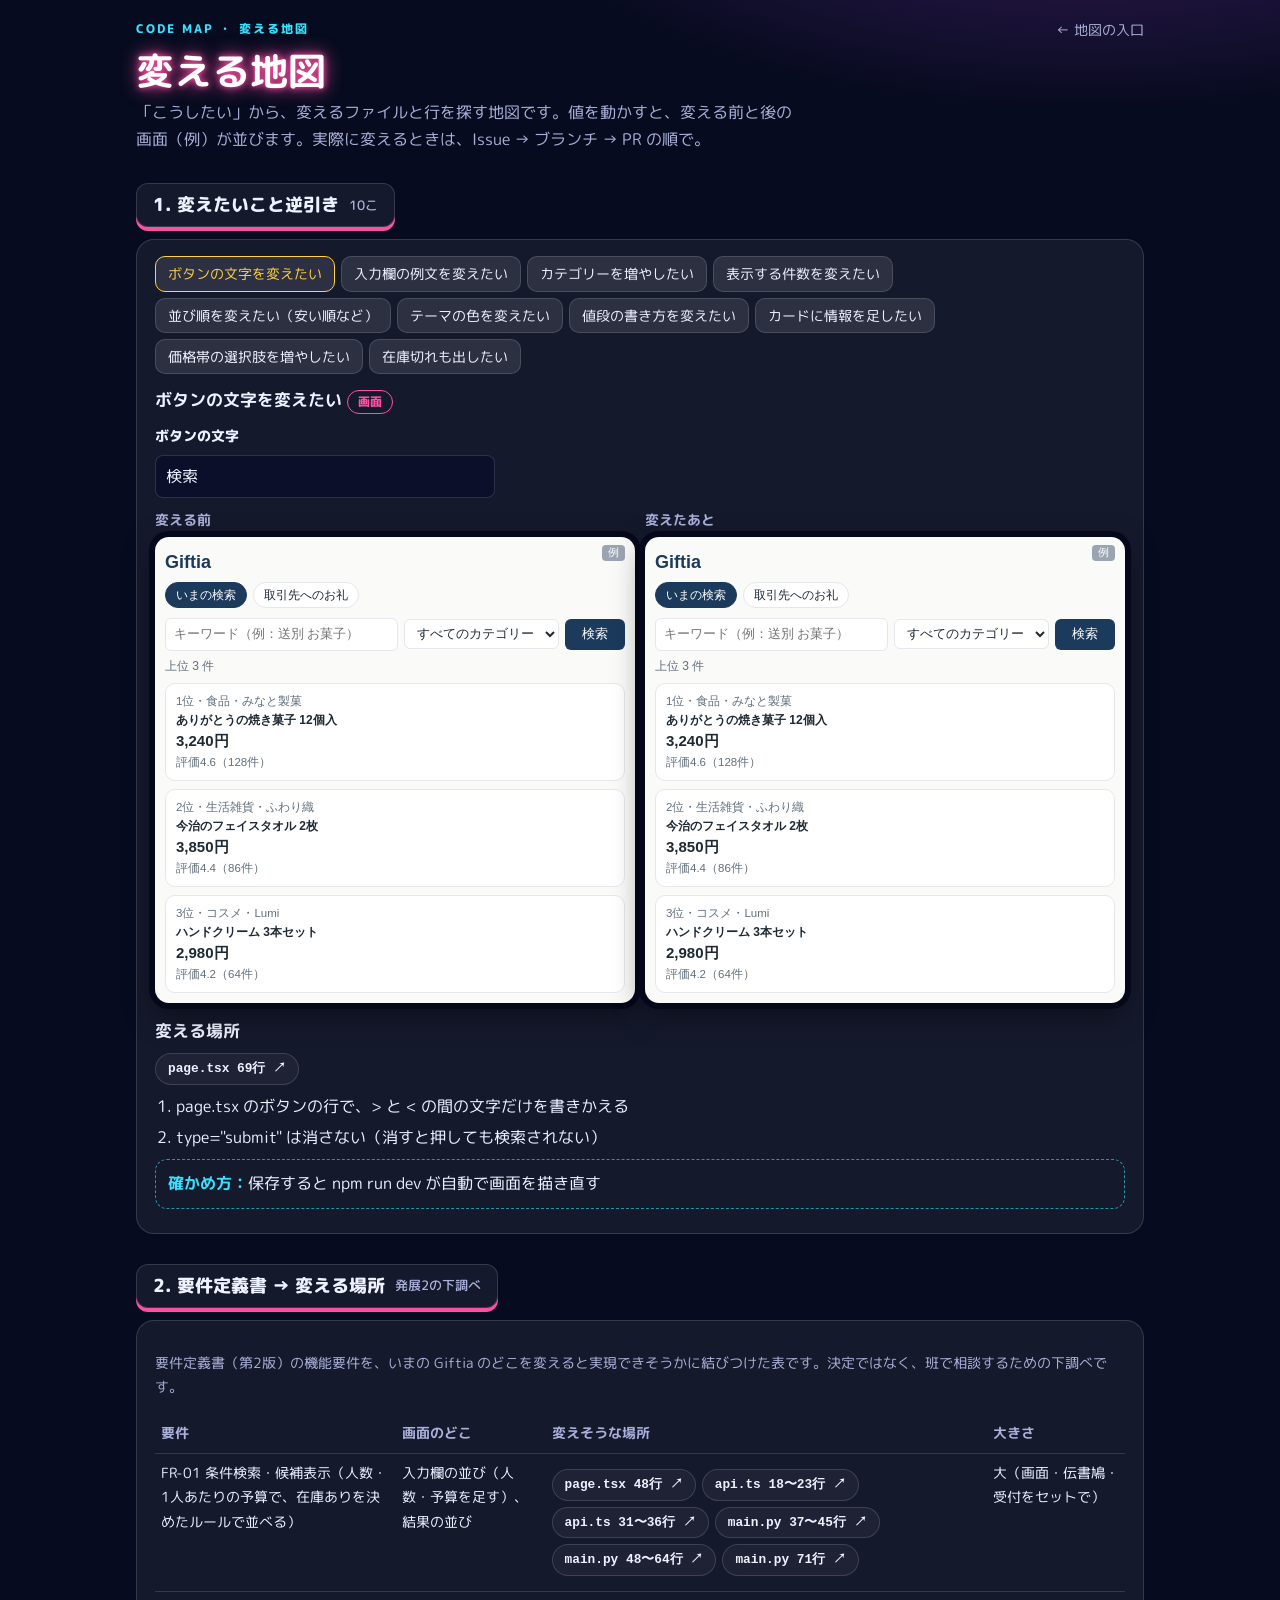
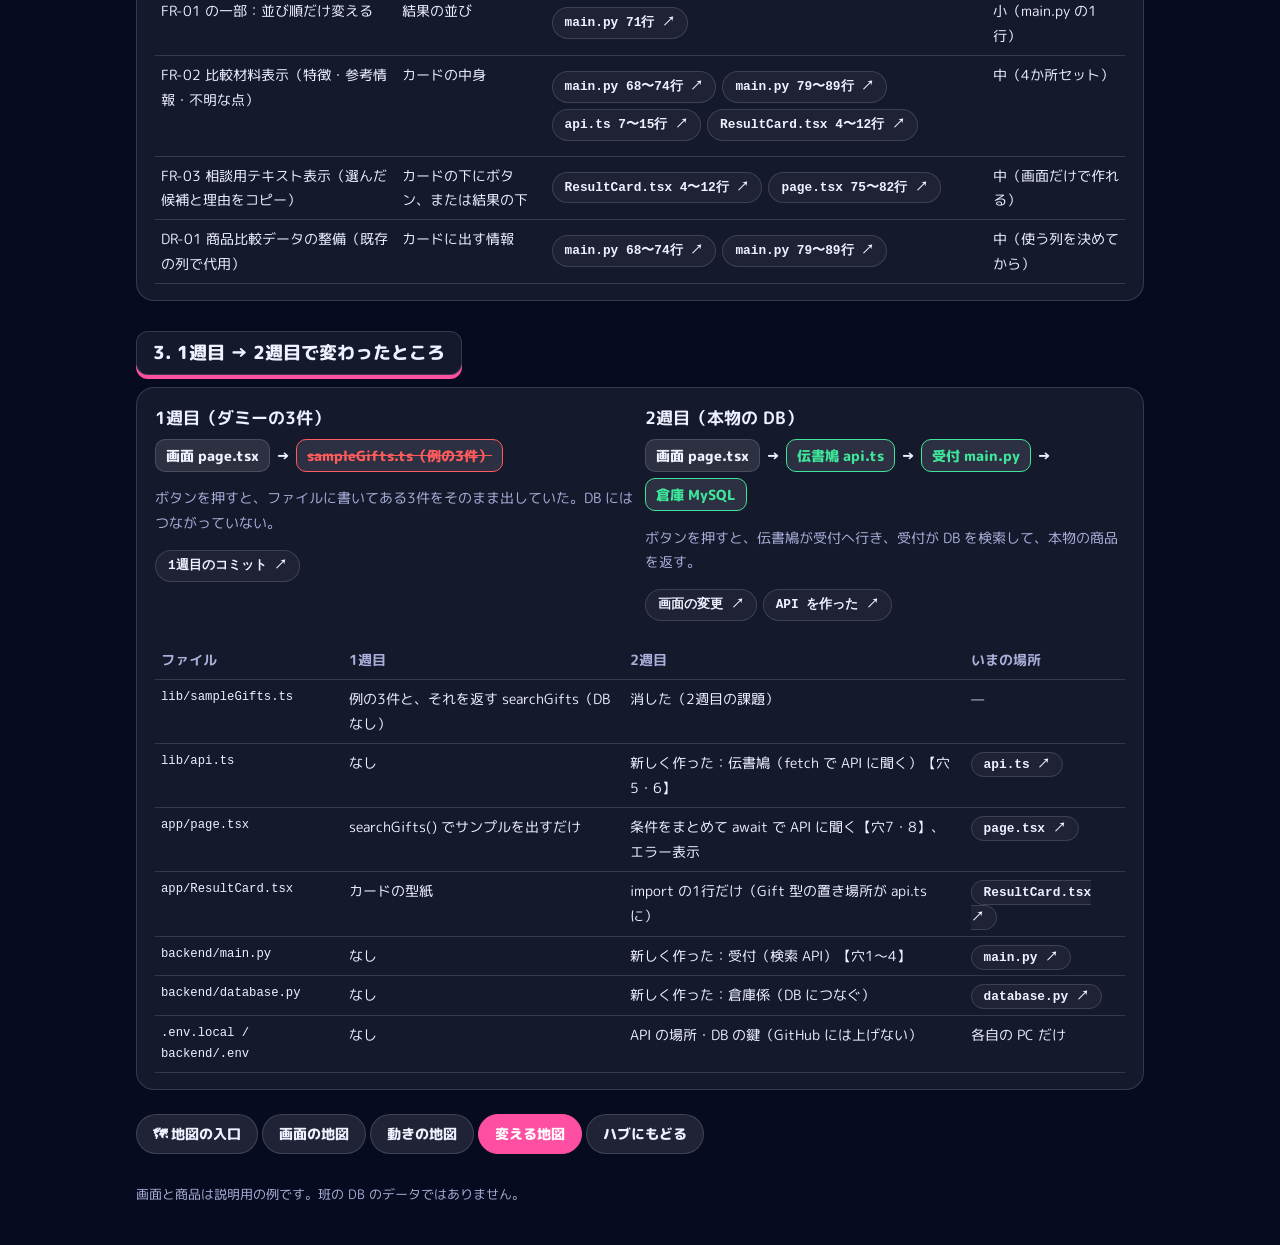
==== change.html @ cc5bea34 "コードの地図（画面・動き・変える）を足す Co-Authored-By: Claude Opus 5.5 <noreply@anthropic.com> Claude-Session: https:/" ====
<!DOCTYPE html>
<html lang="ja">
<head>
<meta charset="UTF-8">
<meta name="viewport" content="width=device-width, initial-scale=1">
<title>変える地図 ｜ コードの地図</title>
<link href="https://fonts.googleapis.com/css2?family=M+PLUS+Rounded+1c:wght@500;800&display=swap" rel="stylesheet">
<link rel="stylesheet" href="assets/map.css">
<style>
  .ba { display: grid; gap: 10px; grid-template-columns: repeat(2, minmax(0, 1fr)); }
  @media (max-width: 520px) { .ba { grid-template-columns: minmax(0, 1fr); } }
  .ba h4 { margin: 0 0 6px; font-size: .85rem; color: var(--muted); }
  .ba .gscreen { font-size: 12px; padding: 10px; }
  .ba .gscreen .gt { font-size: 18px; }
  .ctrl { display: grid; gap: 6px; margin: 10px 0; }
  .ctrl label { font-weight: 800; font-size: .9rem; }
  .ctrl input[type=text], .ctrl select { font: inherit; max-width: 340px; padding: 7px 10px; border-radius: 8px; border: 1px solid var(--line); background: #0b0f2a; color: var(--text); }
  .ctrl input[type=range] { max-width: 340px; accent-color: var(--pink); }
  .sws { display: flex; gap: 8px; flex-wrap: wrap; }
  .sw { width: 32px; height: 32px; border-radius: 50%; border: 2px solid var(--line); cursor: pointer; }
  .sw[aria-pressed="true"] { border-color: #fff; box-shadow: 0 0 0 3px var(--pink); }
  .steps { margin: 6px 0 0; padding-left: 1.3em; } .steps li { margin: 4px 0; }
  .diagram { display: grid; gap: 10px; grid-template-columns: repeat(2, minmax(0, 1fr)); }
  @media (max-width: 640px) { .diagram { grid-template-columns: minmax(0, 1fr); } }
  .chain { display: flex; flex-wrap: wrap; align-items: center; gap: 6px; font-weight: 800; font-size: .85rem; }
  .chain span { padding: 4px 10px; border-radius: 10px; background: var(--card2); border: 1px solid var(--line); }
  .chain span.new { border-color: var(--green); color: var(--green); }
  .chain span.gone { border-color: var(--red); color: var(--red); text-decoration: line-through; }
</style>
</head>
<body>
<div class="wrap">
  <div class="top"><span class="kicker">CODE MAP ・ 変える地図</span><a href="map.html">← 地図の入口</a></div>
  <h1><span class="p">変える地図</span></h1>
  <p class="lead">「こうしたい」から、変えるファイルと行を探す地図です。値を動かすと、変える前と後の画面（例）が並びます。実際に変えるときは、Issue → ブランチ → PR の順で。</p>

  <h2 class="sec-title">1. 変えたいこと逆引き <small>10こ</small></h2>
  <div class="card">
    <div class="chips" id="wants"></div>
    <div id="want" style="margin-top:12px" aria-live="polite"></div>
  </div>

  <h2 class="sec-title">2. 要件定義書 → 変える場所 <small>発展2の下調べ</small></h2>
  <div class="card scroll">
    <p class="muted">要件定義書（第2版）の機能要件を、いまの Giftia のどこを変えると実現できそうかに結びつけた表です。決定ではなく、班で相談するための下調べです。</p>
    <table class="t" id="req">
      <tr><th>要件</th><th>画面のどこ</th><th>変えそうな場所</th><th>大きさ</th></tr>
    </table>
  </div>

  <h2 class="sec-title">3. 1週目 → 2週目で変わったところ</h2>
  <div class="card">
    <div class="diagram">
      <div><h3>1週目（ダミーの3件）</h3><div class="chain"><span>画面 page.tsx</span>→<span class="gone">sampleGifts.ts（例の3件）</span></div>
        <p class="muted">ボタンを押すと、ファイルに書いてある3件をそのまま出していた。DB にはつながっていない。</p>
        <div class="refs"><a class="ref" href="https://github.com/AR7ST/giftia/commit/373f901" target="_blank" rel="noopener">1週目のコミット ↗</a></div></div>
      <div><h3>2週目（本物の DB）</h3><div class="chain"><span>画面 page.tsx</span>→<span class="new">伝書鳩 api.ts</span>→<span class="new">受付 main.py</span>→<span class="new">倉庫 MySQL</span></div>
        <p class="muted">ボタンを押すと、伝書鳩が受付へ行き、受付が DB を検索して、本物の商品を返す。</p>
        <div class="refs"><a class="ref" href="https://github.com/AR7ST/giftia/commit/2ba468a" target="_blank" rel="noopener">画面の変更 ↗</a><a class="ref" href="https://github.com/AR7ST/giftia/commit/919b750" target="_blank" rel="noopener">API を作った ↗</a></div></div>
    </div>
    <div class="scroll" style="margin-top:12px">
      <table class="t" id="w12">
        <tr><th>ファイル</th><th>1週目</th><th>2週目</th><th>いまの場所</th></tr>
      </table>
    </div>
  </div>

  <div style="margin-top:24px" id="mapnav"></div>
  <footer>画面と商品は説明用の例です。班の DB のデータではありません。</footer>
</div>
<script src="assets/map.js"></script>
<script>
const $ = s => document.querySelector(s);
const BASE = { label: "検索", placeholder: "キーワード（例：送別 お菓子）", cats: ["コスメ", "食品", "生活雑貨"], limit: 3, order: "sales", accent: "#1b3a5c", price: "comma", extra: "", stock: false, bands: 2 };
function mock(o) {
  const r = searchSample({ keyword: "", category: "", indivWrap: false, priceBand: "" }, { limit: o.limit, order: o.order }).results;
  const extra = o.extra === "sales" ? g => `<p class="gmeta">販売数 ${g.sales}</p>` : o.extra === "wrap" ? g => (g.wrap ? `<p class="gmeta">個包装あり</p>` : "") : null;
  return `<div class="gscreen" style="--acc:${o.accent}"><span class="ex">例</span><div class="gt">Giftia</div>
    <div class="gm"><button type="button" class="on" tabindex="-1">いまの検索</button><button type="button" tabindex="-1">取引先へのお礼</button></div>
    <form onsubmit="return false"><input type="text" placeholder="${esc(o.placeholder)}" tabindex="-1" aria-label="例"><select tabindex="-1" aria-label="例"><option>すべてのカテゴリー</option>${o.cats.map(c => `<option>${esc(c)}</option>`).join("")}</select><button class="gb" type="button" tabindex="-1">${esc(o.label)}</button></form>
    ${o.showCats ? `<p class="gsum">選べるカテゴリー：${o.cats.map(esc).join("・")}</p>` : ""}${o.showBands ? `<p class="gsum">価格帯：${["3,000〜5,000円", "5,000〜10,000円", "10,000円〜"].slice(0, o.bands).join("・")}</p>` : ""}
    ${o.stock ? `<p class="gsum">（在庫切れの商品も出る）</p>` : ""}
    <p class="gsum">上位 ${o.limit} 件</p>${r.map((g, i) => cardHTML(g, i, { price: o.price, extra })).join("")}</div>`;
}
const W = [
  { t: "ボタンの文字を変えたい", kind: "fe", keys: ["button"], ctrl: () => `<label for="v">ボタンの文字</label><input type="text" id="v" maxlength="10" value="${esc(cur.label)}">`, on: v => cur.label = v || "検索",
    how: ["page.tsx のボタンの行で、&gt; と &lt; の間の文字だけを書きかえる", "type=\"submit\" は消さない（消すと押しても検索されない）"], check: "保存すると npm run dev が自動で画面を描き直す" },
  { t: "入力欄の例文を変えたい", kind: "fe", keys: ["input"], ctrl: () => `<label for="v">例文（placeholder）</label><input type="text" id="v" maxlength="30" value="${esc(cur.placeholder)}">`, on: v => cur.placeholder = v,
    how: ["入力欄の行の placeholder の文字を書きかえる", "例文は検索には使われない。使う人が迷わない例にする"], check: "npm run dev のまま、画面を見れば変わる" },
  { t: "カテゴリーを増やしたい", kind: "fe", keys: ["options", "wCat"], ctrl: () => `<label for="v">足すカテゴリー</label><select id="v"><option value="">（足さない）</option><option>インテリア</option><option>キッチン</option><option>ファッション</option></select>`, on: v => { cur.cats = v ? [...BASE.cats, v] : BASE.cats.slice(); cur.showCats = true; },
    how: ["選択肢の行を1行足す。value の文字は、DB の category の文字と1文字もちがわないようにする", "受付（main.py）は変えなくてよい。もらった文字で「カテゴリーが同じ」をしぼるだけ"], check: "DB にない名前だと0件になる。どんなカテゴリーがあるかは /docs で試すか、データ定義で確かめる（ここの3つは例）" },
  { t: "表示する件数を変えたい", kind: "be", keys: ["aLimit", "summary"], ctrl: () => `<label for="v">返す件数：<b id="vv">${cur.limit}</b> 件</label><input type="range" id="v" min="1" max="10" value="${cur.limit}">`, on: v => { cur.limit = +v; const e = $("#vv"); if (e) e.textContent = v; },
    how: ["受付（main.py）の limit の初期値（いまは 20）を変える。1〜100 の間", "画面の「上位 ◯ 件」は、もらった数を数えているだけなので、画面は変えなくてよい"], check: "uvicorn --reload なら保存で読み直す。/docs でも件数を確かめられる（ここの例は10件まで）" },
  { t: "並び順を変えたい（安い順など）", kind: "be", keys: ["orderBy"], ctrl: () => `<label for="v">並べ方</label><select id="v"><option value="sales">販売数が多い順（いま）</option><option value="price">安い順</option><option value="rating">評価が高い順</option><option value="reviews">レビューが多い順</option></select>`, on: v => cur.order = v,
    how: ["注文書の「この順で持ってきて」（ORDER BY）の行を変える。大きい順は DESC、小さい順は ASC", "要件定義書 FR-01「決めたルールで並べる」は、ここを変える話"], check: "/docs で同じ条件を試して、順番が変わったかを見る" },
  { t: "テーマの色を変えたい", kind: "css", keys: ["cssVars"], ctrl: () => `<label>色（--accent）</label><div class="sws">${["#1b3a5c", "#c2185b", "#2e7d32", "#5e35b1", "#e65100"].map(c => `<button class="sw" style="background:${c}" data-c="${c}" aria-pressed="${cur.accent === c}" aria-label="${c}"></button>`).join("")}</div>`, on: v => cur.accent = v, swatch: true,
    how: ["globals.css の一番上、:root の --accent を1か所変える", "看板・選ばれたタブ・検索ボタンの色が、そろって変わる"], check: "保存すると画面に反映。文字が読みにくくならないかも見る" },
  { t: "値段の書き方を変えたい", kind: "fe", keys: ["cardPrice"], ctrl: () => `<label for="v">見せ方</label><select id="v"><option value="comma">3,240円（いま）</option><option value="plain">3240円</option><option value="yen">¥3,240</option></select>`, on: v => cur.price = v,
    how: ["カードの型紙（ResultCard.tsx）の値段の行を変える", "型紙を1か所直すと、全部のカードが変わる"], check: "npm run dev で画面を見る" },
  { t: "カードに情報を足したい", kind: "be", keys: ["sqlSelect", "toGift", "giftType", "card"], ctrl: () => `<label for="v">足す情報</label><select id="v"><option value="">（足さない）</option><option value="sales">販売数</option><option value="wrap">個包装あり</option></select>`, on: v => cur.extra = v,
    how: ["4か所をセットで変える：① 注文書で取る列を足す（main.py の SELECT） ② 名札の付け替えに1行足す（to_gift） ③ 画面の商品の形に1行足す（api.ts の Gift 型） ④ カードに表示を足す（ResultCard.tsx）", "画面と API のつなぎ目を変えるので、AGENTS.md のとおり同じ PR でまとめて変える（モノレポなので1つの PR でできる）"], check: "/docs で新しい項目が返ってくるか → 画面に出るか、の順に確かめる" },
  { t: "価格帯の選択肢を増やしたい", kind: "fe", keys: ["priceSel", "pPrice"], ctrl: () => `<label for="v">価格帯の数</label><select id="v"><option value="2">2つ（いま）</option><option value="3">3つ（10,000円〜 を足す）</option></select>`, on: v => { cur.bands = +v; cur.showBands = true; },
    how: ["① 画面の価格帯の選択肢に1行足す（page.tsx） ② 伝書鳩がその値を下限・上限に言いかえる行を足す（api.ts）", "受付（main.py）は price_min・price_max をもう持っているので、変えなくてよい"], check: "「取引先へのお礼」タブで選んで検索し、値段が範囲に入っているかを見る" },
  { t: "在庫切れも出したい", kind: "be", keys: ["whereInit"], ctrl: () => `<label for="v">在庫切れ</label><select id="v"><option value="">出さない（いま）</option><option value="1">出す</option></select>`, on: v => cur.stock = !!v,
    how: ["注文書の最初の条件「在庫がある」（stock > 0）を外す", "送別ギフトでは在庫切れは選べないので、本当に必要かを要件と照らして決める"], check: "/docs で件数（total）が増えるかを見る" },
];
let wi = 0, cur = JSON.parse(JSON.stringify(BASE));
$("#wants").innerHTML = W.map((w, i) => `<button class="chip" data-i="${i}" aria-pressed="${i === 0}">${w.t}</button>`).join("");
document.querySelectorAll("#wants .chip").forEach(b => b.onclick = () => { wi = +b.dataset.i; cur = JSON.parse(JSON.stringify(BASE)); document.querySelectorAll("#wants .chip").forEach(x => x.setAttribute("aria-pressed", x === b)); want(); });
function want() {
  const w = W[wi];
  $("#want").innerHTML = `<h3>${w.t} <span class="pill ${w.kind}">${{ fe: "画面", be: "API", css: "見た目" }[w.kind]}</span></h3>
    <div class="ctrl">${w.ctrl()}</div>
    <div class="ba"><div><h4>変える前</h4>${mock(Object.assign({}, BASE, { showCats: cur.showCats, showBands: cur.showBands }))}</div><div><h4>変えたあと</h4><div id="after">${mock(cur)}</div></div></div>
    <h3 style="margin-top:14px">変える場所</h3><div class="refs">${w.keys.map(k => ref(k)).join("")}</div>
    <ol class="steps">${w.how.map(h => `<li>${h}</li>`).join("")}</ol>
    <div class="say"><b>確かめ方：</b>${w.check}</div>`;
  const v = $("#v");
  if (v) { const fn = () => { w.on(v.value); $("#after").innerHTML = mock(cur); }; v.addEventListener("input", fn); v.addEventListener("change", fn); }
  if (w.swatch) document.querySelectorAll(".sw").forEach(b => b.onclick = () => { w.on(b.dataset.c); document.querySelectorAll(".sw").forEach(x => x.setAttribute("aria-pressed", x === b)); $("#after").innerHTML = mock(cur); });
}
want();

const REQ = [
  ["FR-01 条件検索・候補表示（人数・1人あたりの予算で、在庫ありを決めたルールで並べる）", "入力欄の並び（人数・予算を足す）、結果の並び", ["form", "condType", "params", "route", "where", "orderBy"], "大（画面・伝書鳩・受付をセットで）"],
  ["FR-01 の一部：並び順だけ変える", "結果の並び", ["orderBy"], "小（main.py の1行）"],
  ["FR-02 比較材料表示（特徴・参考情報・不明な点）", "カードの中身", ["sqlSelect", "toGift", "giftType", "card"], "中（4か所セット）"],
  ["FR-03 相談用テキスト表示（選んだ候補と理由をコピー）", "カードの下にボタン、または結果の下", ["card", "resultsArea"], "中（画面だけで作れる）"],
  ["DR-01 商品比較データの整備（既存の列で代用）", "カードに出す情報", ["sqlSelect", "toGift"], "中（使う列を決めてから）"],
];
$("#req").insertAdjacentHTML("beforeend", REQ.map(r => `<tr><td>${r[0]}</td><td>${r[1]}</td><td><div class="refs">${r[2].map(k => ref(k)).join("")}</div></td><td>${r[3]}</td></tr>`).join(""));

const WK = [
  ["lib/sampleGifts.ts", "例の3件と、それを返す searchGifts（DB なし）", "消した（2週目の課題）", "—"],
  ["lib/api.ts", "なし", "新しく作った：伝書鳩（fetch で API に聞く）【穴5・6】", "giftia-frontend/lib/api.ts"],
  ["app/page.tsx", "searchGifts() でサンプルを出すだけ", "条件をまとめて await で API に聞く【穴7・8】、エラー表示", "giftia-frontend/app/page.tsx"],
  ["app/ResultCard.tsx", "カードの型紙", "import の1行だけ（Gift 型の置き場所が api.ts に）", "giftia-frontend/app/ResultCard.tsx"],
  ["backend/main.py", "なし", "新しく作った：受付（検索 API）【穴1〜4】", "backend/main.py"],
  ["backend/database.py", "なし", "新しく作った：倉庫係（DB につなぐ）", "backend/database.py"],
  [".env.local / backend/.env", "なし", "API の場所・DB の鍵（GitHub には上げない）", "各自の PC だけ"],
];
$("#w12").insertAdjacentHTML("beforeend", WK.map(r => `<tr><td class="mono">${r[0]}</td><td>${r[1]}</td><td>${r[2]}</td><td>${r[3].startsWith("giftia") || r[3].startsWith("backend") ? `<a class="ref" href="${REPO}${r[3]}" target="_blank" rel="noopener">${r[3].split("/").pop()} ↗</a>` : r[3]}</td></tr>`).join(""));
</script>
</body>
</html>
---- assets/map.css ----
/* コードの地図 共通の見た目（東京の夜景） */
:root {
  --night1: #070b1f; --night2: #141a46; --night3: #3a1d5e;
  --pink: #ff4fa3; --cyan: #38e1ff; --yellow: #ffd23f; --red: #ff5b5b; --green: #3ee59a;
  --text: #eef1ff; --muted: #a9b0d9; --card: rgba(255,255,255,.06); --card2: rgba(255,255,255,.1); --line: rgba(255,255,255,.14);
  --mono: ui-monospace, "SFMono-Regular", Menlo, Consolas, monospace;
  color-scheme: dark;
}
* { box-sizing: border-box; }
[hidden] { display: none !important; }
body { margin: 0; color: var(--text); line-height: 1.7; font-family: "M PLUS Rounded 1c", system-ui, "Hiragino Sans", "Meiryo", sans-serif;
  background: radial-gradient(1000px 420px at 85% -5%, var(--night3) 0%, transparent 60%), var(--night1); }
a { color: inherit; }
:focus-visible { outline: 2px solid var(--yellow); outline-offset: 2px; }
.wrap { max-width: 1040px; margin: 0 auto; padding: 18px 16px 40px; }
.top { display: flex; justify-content: space-between; align-items: center; gap: 10px; flex-wrap: wrap; font-size: .85rem; }
.top a { text-decoration: none; color: var(--muted); }
.top a:hover { color: var(--cyan); }
.kicker { font-weight: 800; letter-spacing: .18em; font-size: .75rem; color: var(--cyan); }
h1 { margin: 6px 0 4px; font-size: clamp(1.6rem, 6vw, 2.4rem); line-height: 1.25; }
h1 .p { color: #fff; text-shadow: 0 0 6px var(--pink), 0 0 18px var(--pink); }
.lead { color: var(--muted); margin: 0; max-width: 66ch; }
.sec-title { display: inline-flex; align-items: center; gap: 10px; margin: 30px 0 12px; padding: 6px 16px; border-radius: 12px;
  font-weight: 800; font-size: 1.1rem; background: rgba(255,255,255,.06); border: 1px solid var(--line); box-shadow: 0 4px 0 var(--pink); }
.sec-title small { font-weight: 500; color: var(--muted); font-size: .8rem; }
.card { background: var(--card); border: 1px solid var(--line); border-radius: 18px; padding: 16px 18px; min-width: 0; }
.card h3 { margin: 0 0 6px; font-size: 1.05rem; }
.muted { color: var(--muted); font-size: .9rem; }
.grid2 { display: grid; gap: 14px; grid-template-columns: minmax(0, 360px) minmax(0, 1fr); align-items: start; }
@media (max-width: 780px) { .grid2 { grid-template-columns: minmax(0, 1fr); } }
.cols { display: grid; gap: 14px; grid-template-columns: repeat(auto-fit, minmax(240px, 1fr)); }
.badge { display: inline-block; font-weight: 800; font-size: .8rem; color: #1b1035; background: var(--yellow); border-radius: 999px; padding: 1px 12px; }
.pill { display: inline-block; font-size: .75rem; font-weight: 800; padding: 1px 10px; border-radius: 999px; border: 1px solid var(--line); }
.pill.fe { color: var(--pink); border-color: var(--pink); } .pill.be { color: var(--green); border-color: var(--green); } .pill.css { color: var(--cyan); border-color: var(--cyan); } .pill.db { color: var(--yellow); border-color: var(--yellow); }
.say { padding: 10px 12px; border-radius: 12px; border: 1px dashed rgba(56,225,255,.6); margin: 8px 0; }
.say b { color: var(--cyan); }
.refs { display: flex; flex-wrap: wrap; gap: 6px; margin: 8px 0; }
.ref { text-decoration: none; font-size: .8rem; font-weight: 800; padding: 4px 12px; border-radius: 999px; border: 1px solid var(--line); background: rgba(255,255,255,.04); font-family: var(--mono); }
.ref:hover { border-color: var(--cyan); color: var(--cyan); }
.btn { display: inline-block; text-decoration: none; font: inherit; font-weight: 800; font-size: .9rem; padding: 7px 16px; border-radius: 999px; border: 1px solid var(--line); background: var(--card2); color: var(--text); cursor: pointer; }
.btn.pink { background: var(--pink); border-color: var(--pink); color: #fff; }
.btn:disabled { opacity: .4; cursor: default; }
.chips { display: flex; flex-wrap: wrap; gap: 6px; }
.chip { font: inherit; font-size: .85rem; padding: 5px 12px; border-radius: 10px; border: 1px solid var(--line); background: var(--card2); color: var(--text); cursor: pointer; }
.chip[aria-pressed="true"] { border-color: var(--yellow); color: var(--yellow); }
table.t { width: 100%; border-collapse: collapse; font-size: .9rem; }
table.t th, table.t td { border-bottom: 1px solid var(--line); padding: 7px 6px; text-align: left; vertical-align: top; }
table.t th { color: var(--muted); }
.scroll { overflow-x: auto; }
.scroll table.t { min-width: 560px; }
.mono { font-family: var(--mono); font-size: .85em; }
footer { margin-top: 30px; color: var(--muted); font-size: .8rem; }

/* ===== Giftia の画面（例） ===== */
.gscreen { position: relative; background: #fafaf9; color: #1f2933; border-radius: 14px; padding: 12px; font-family: "Hiragino Sans", "Yu Gothic", "Meiryo", sans-serif; font-size: 13.5px; line-height: 1.5; box-shadow: 0 0 0 6px #05071a, 0 10px 30px rgba(0,0,0,.5); --acc: #1b3a5c; }
.gscreen .ex { position: absolute; top: 8px; right: 10px; font-size: 10.5px; color: #fff; background: #9aa5b1; border-radius: 4px; padding: 0 6px; }
.gscreen .gt { font-size: 21px; font-weight: 700; color: var(--acc); margin: 2px 0 6px; }
.gscreen .gm { display: flex; gap: 6px; }
.gscreen .gm button { font: inherit; font-size: 12px; padding: 3px 10px; border: 1px solid #e4e7eb; background: #fff; color: #1f2933; border-radius: 999px; cursor: pointer; }
.gscreen .gm button.on { background: var(--acc); color: #fff; border-color: var(--acc); }
.gscreen form { display: flex; flex-wrap: wrap; gap: 6px; margin: 10px 0 6px; align-items: center; }
.gscreen input[type=text], .gscreen select, .gscreen .gb { font: inherit; font-size: 12.5px; padding: 6px 8px; border: 1px solid #e4e7eb; border-radius: 6px; background: #fff; color: #1f2933; }
.gscreen input[type=text] { flex: 1 1 140px; min-width: 0; }
.gscreen .chk { display: flex; align-items: center; gap: 4px; font-size: 12.5px; }
.gscreen .gb { background: var(--acc); color: #fff; border: none; min-width: 60px; cursor: pointer; }
.gscreen .gsum { color: #616e7c; font-size: 12px; margin: 4px 0; }
.gscreen .gc { border: 1px solid #e4e7eb; border-radius: 10px; padding: 8px 10px; background: #fff; margin-top: 8px; }
.gscreen .gc p { margin: 1px 0; } .gscreen .gn { font-weight: 700; } .gscreen .gp { font-weight: 700; font-size: 15px; } .gscreen .gmeta { color: #616e7c; font-size: 11.5px; }
.hs { position: relative; border-radius: 8px; outline: 2px dashed transparent; outline-offset: 2px; cursor: pointer; }
.hs:hover, .hs.on { outline-color: var(--pink); }
.hs .pin { position: absolute; top: -10px; left: -10px; z-index: 2; width: 19px; height: 19px; border-radius: 50%; background: var(--pink); color: #fff; font: 800 11px/19px system-ui, sans-serif; text-align: center; box-shadow: 0 0 8px rgba(255,79,163,.8); pointer-events: none; }
.hs.on .pin { background: var(--yellow); color: #1b1035; }
.nopin .pin { display: none; }

/* ===== レーン（画面・伝書鳩・受付・倉庫） ===== */
.lanes { display: grid; grid-template-columns: repeat(4, minmax(0, 1fr)); gap: 6px; }
.lane { text-align: center; padding: 8px 4px; border-radius: 12px; border: 1px solid var(--line); background: var(--card2); font-size: .78rem; }
.lane b { display: block; font-size: .95rem; }
.lane.on { border-color: var(--yellow); color: var(--yellow); box-shadow: 0 0 14px rgba(255,210,63,.4); }
.bubble { margin-top: 10px; padding: 10px 12px; border-radius: 12px; background: #0b0f2a; border: 1px solid rgba(255,210,63,.45); font-family: var(--mono); font-size: .8rem; white-space: pre-wrap; word-break: break-all; color: #ffe9a3; }
.bubble::before { content: "このときのデータ（例）"; display: block; font-family: system-ui, sans-serif; font-size: .72rem; color: var(--muted); margin-bottom: 4px; }
.dots { display: flex; gap: 5px; flex-wrap: wrap; }
.dots button { width: 12px; height: 12px; border-radius: 50%; border: 0; padding: 0; background: #2c356e; cursor: pointer; }
.dots button.on { background: var(--yellow); }
.log { font-family: var(--mono); font-size: .78rem; max-height: 220px; overflow: auto; background: #0b0f2a; border-radius: 12px; padding: 8px 10px; border: 1px solid var(--line); }
.log div { padding: 2px 0; border-bottom: 1px dashed rgba(255,255,255,.08); }
.log div:first-child { color: var(--yellow); }
.box7 { display: grid; gap: 6px; }
.box7 .b { display: grid; grid-template-columns: 7.5em minmax(0, 1fr); gap: 8px; align-items: center; padding: 6px 10px; border-radius: 10px; background: var(--card2); border: 1px solid transparent; transition: border-color .3s; }
.box7 .b.flash { border-color: var(--yellow); }
.box7 .b span { font-family: var(--mono); font-size: .8rem; word-break: break-all; color: #ffe9a3; }
@media (prefers-reduced-motion: reduce) { * { transition: none !important; animation: none !important; } }
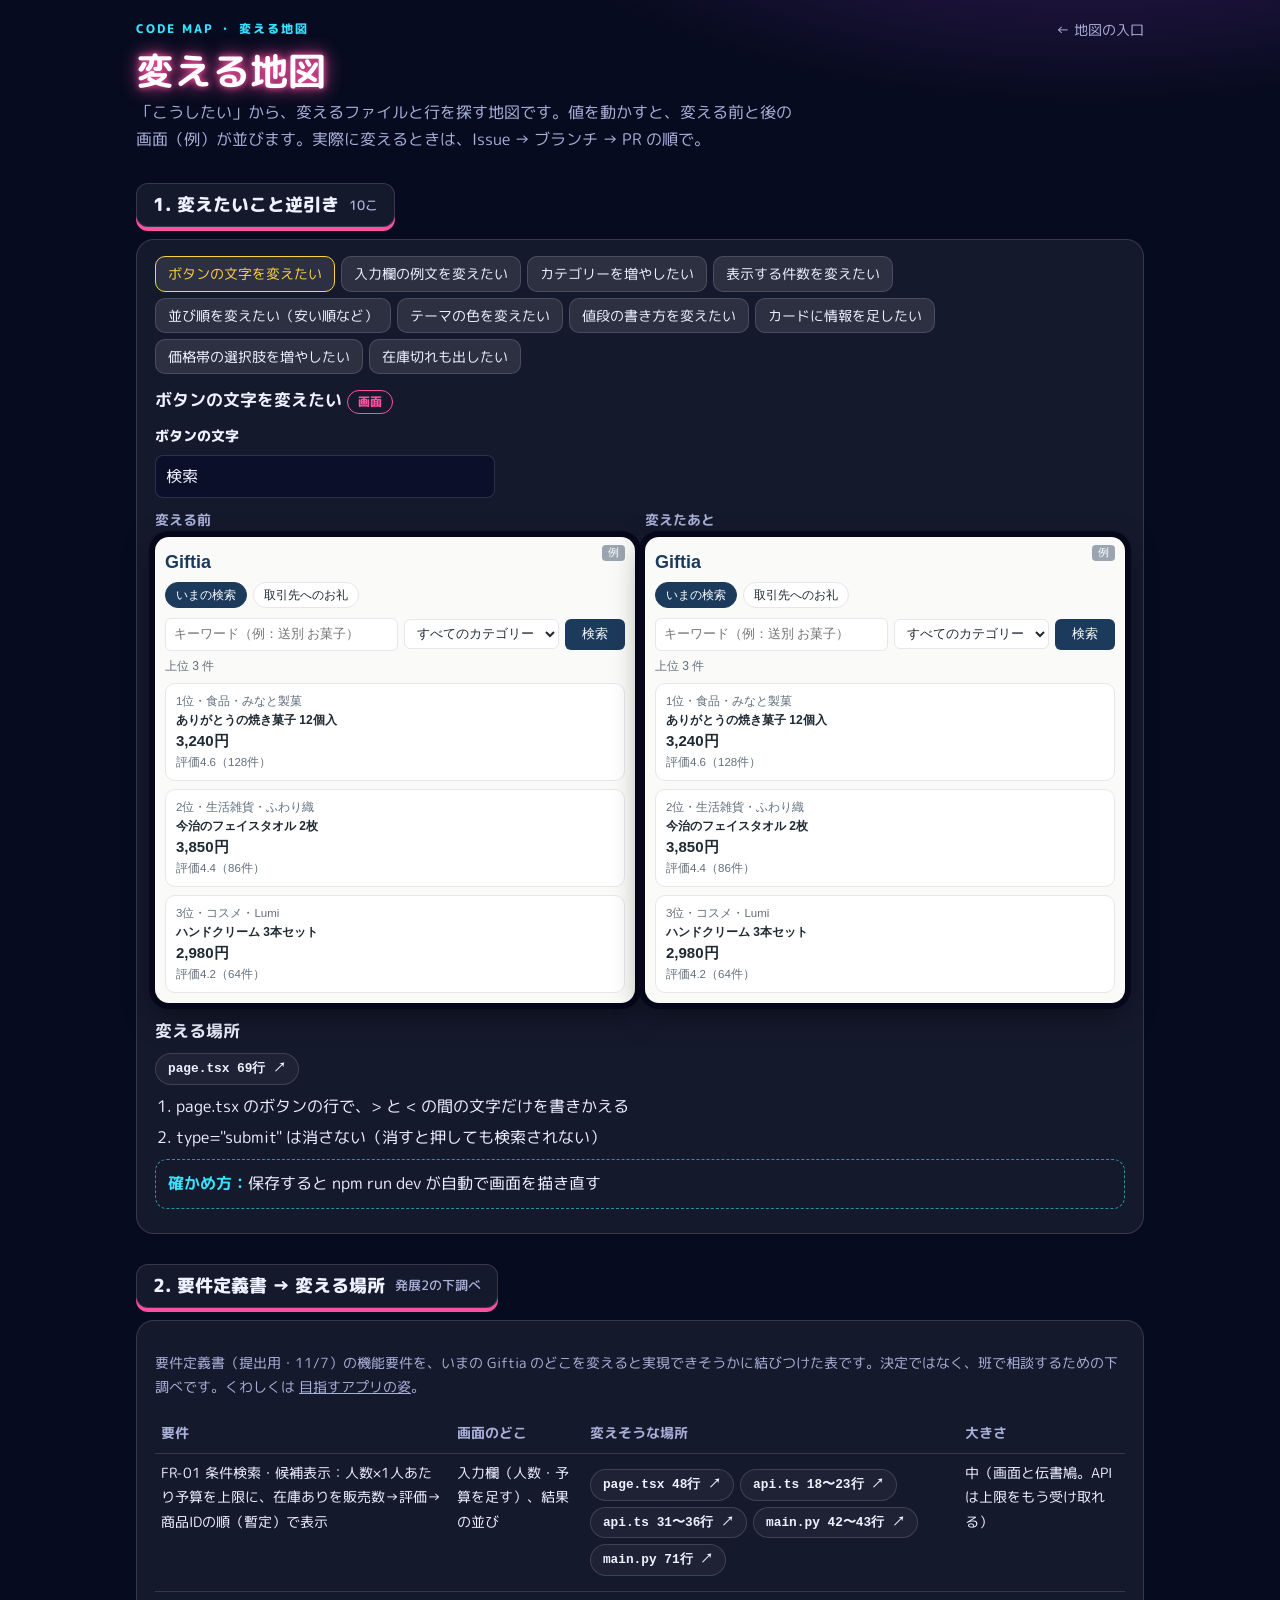
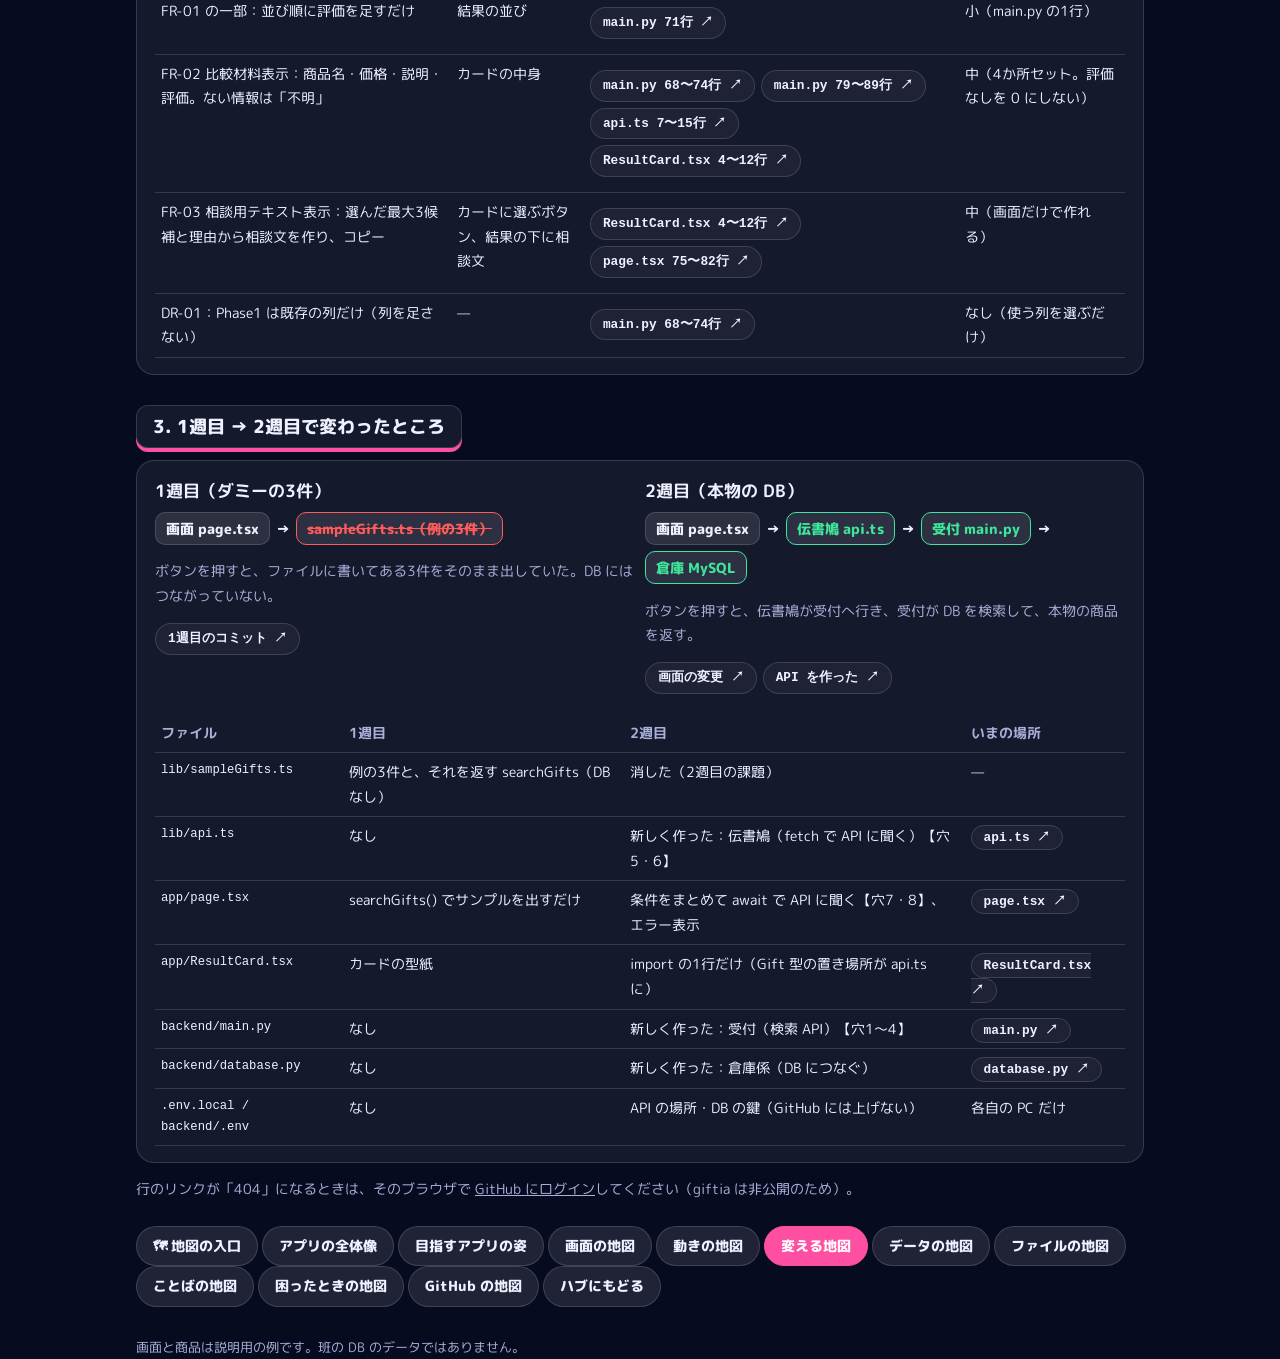
==== commit da231b33: "要件 → いまのコードの対応を足し、改善ログと表示を整える Co-Authored-By: Claude Opus 5.5 <noreply@anthropic.com> Claude-Session" ====
--- a/change.html
+++ b/change.html
@@ -42,7 +42,7 @@
 
   <h2 class="sec-title">2. 要件定義書 → 変える場所 <small>発展2の下調べ</small></h2>
   <div class="card scroll">
-    <p class="muted">要件定義書（第2版）の機能要件を、いまの Giftia のどこを変えると実現できそうかに結びつけた表です。決定ではなく、班で相談するための下調べです。</p>
+    <p class="muted">要件定義書（提出用・11/7）の機能要件を、いまの Giftia のどこを変えると実現できそうかに結びつけた表です。決定ではなく、班で相談するための下調べです。くわしくは <a href="vision.html#code-trace">目指すアプリの姿</a>。</p>
     <table class="t" id="req">
       <tr><th>要件</th><th>画面のどこ</th><th>変えそうな場所</th><th>大きさ</th></tr>
     </table>
@@ -122,11 +122,11 @@
 want();
 
 const REQ = [
-  ["FR-01 条件検索・候補表示（人数・1人あたりの予算で、在庫ありを決めたルールで並べる）", "入力欄の並び（人数・予算を足す）、結果の並び", ["form", "condType", "params", "route", "where", "orderBy"], "大（画面・伝書鳩・受付をセットで）"],
-  ["FR-01 の一部：並び順だけ変える", "結果の並び", ["orderBy"], "小（main.py の1行）"],
-  ["FR-02 比較材料表示（特徴・参考情報・不明な点）", "カードの中身", ["sqlSelect", "toGift", "giftType", "card"], "中（4か所セット）"],
-  ["FR-03 相談用テキスト表示（選んだ候補と理由をコピー）", "カードの下にボタン、または結果の下", ["card", "resultsArea"], "中（画面だけで作れる）"],
-  ["DR-01 商品比較データの整備（既存の列で代用）", "カードに出す情報", ["sqlSelect", "toGift"], "中（使う列を決めてから）"],
+  ["FR-01 条件検索・候補表示：人数×1人あたり予算を上限に、在庫ありを販売数→評価→商品IDの順（暫定）で表示", "入力欄（人数・予算を足す）、結果の並び", ["form", "condType", "params", "aPrice", "orderBy"], "中（画面と伝書鳩。API は上限をもう受け取れる）"],
+  ["FR-01 の一部：並び順に評価を足すだけ", "結果の並び", ["orderBy"], "小（main.py の1行）"],
+  ["FR-02 比較材料表示：商品名・価格・説明・評価。ない情報は「不明」", "カードの中身", ["sqlSelect", "toGift", "giftType", "card"], "中（4か所セット。評価なしを 0 にしない）"],
+  ["FR-03 相談用テキスト表示：選んだ最大3候補と理由から相談文を作り、コピー", "カードに選ぶボタン、結果の下に相談文", ["card", "resultsArea"], "中（画面だけで作れる）"],
+  ["DR-01：Phase1 は既存の列だけ（列を足さない）", "—", ["sqlSelect"], "なし（使う列を選ぶだけ）"],
 ];
 $("#req").insertAdjacentHTML("beforeend", REQ.map(r => `<tr><td>${r[0]}</td><td>${r[1]}</td><td><div class="refs">${r[2].map(k => ref(k)).join("")}</div></td><td>${r[3]}</td></tr>`).join(""));
 
